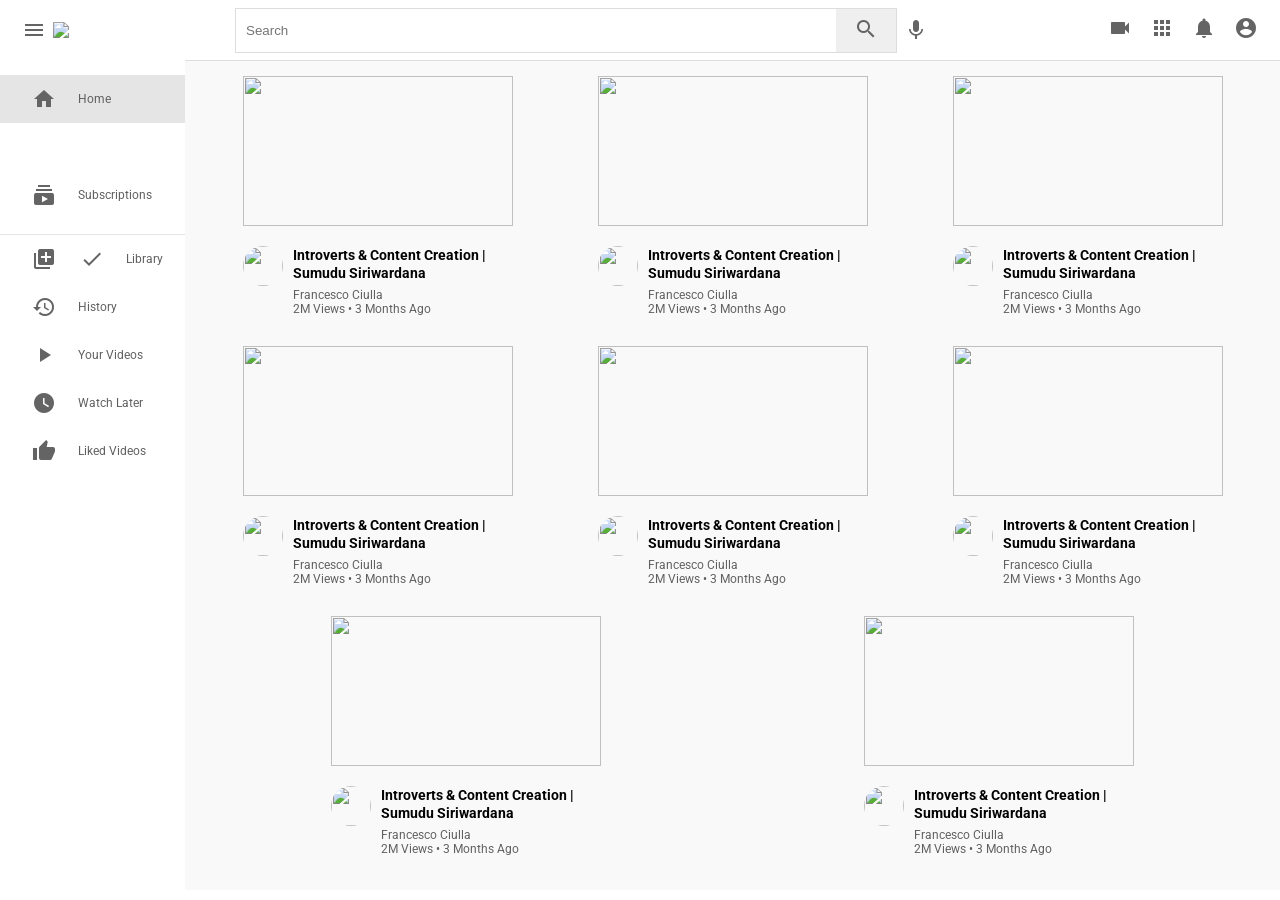
==== Final_Project/index.html @ 51818417 "add final project" ====
<!DOCTYPE html>
<html lang="en">
  <head>
    <meta charset="UTF-8" />
    <meta http-equiv="X-UA-Compatible" content="IE=edge" />
    <meta name="viewport" content="width=device-width, initial-scale=1.0" />
    <!-- Material Icons -->
    <link href="https://fonts.googleapis.com/icon?family=Material+Icons" rel="stylesheet" />
    <!-- CSS File -->
    <link rel="stylesheet" href="style.css" />
    <title>Youtube Clone with HTML & CSS</title>
  </head>
  <body>
      <header class="header">
        <div class="logo left">
            <i id="menu" class="material-icons">menu</i>
            <img src="https://www.freecodecamp.org/news/content/images/2022/01/yt-logo.png">
        </div>

        <div class="search center">
            <form action="">
              <input type="text" placeholder="Search" />
              <button><i class="material-icons">search</i></button>
            </form>
            <i class="material-icons mic">mic</i>
        </div>

        <div class="icons right">
            <i class="material-icons">videocam</i>
            <i class="material-icons">apps</i>
            <i class="material-icons">notifications</i>
            <i class="material-icons display-this">account_circle</i>
        </div>
      </header>
      <main>
          <div class="side-bar">
            <div class="nav">
                <a class="nav-link active">
                  <i class="material-icons">home</i>
                  <span>Home</span>
                </a>
                <a class="nav-link">
                    <i class="material-icons">local_fire_department</i>
                    <span>Trending</span>
                </a>
                <a class="nav-link">
                    <i class="material-icons">subscriptions</i>
                    <span>Subscriptions</span>
                </a>
            </div>
            <hr>
            <a class="nav-link">
                <i class="material-icons">library_add_check</i>
                <span>Library</span>
            </a>
            <a class="nav-link">
                <i class="material-icons">history</i>
                <span>History</span>
            </a>
            <a class="nav-link">
                <i class="material-icons">play_arrow</i>
                <span>Your Videos</span>
            </a>
            <a class="nav-link">
                <i class="material-icons">watch_later</i>
                <span>Watch Later</span>
            </a>
            <a class="nav-link">
                <i class="material-icons">thumb_up</i>
                <span>Liked Videos</span>
            </a>
          </div>
          <div class="content">
            <div class="videos">
                <!-- a video starts -->
                  <div class="video">
                     <div class="thumbnail">
                        <img src="https://img.youtube.com/vi/zUwB_imVjmg/maxresdefault.jpg" alt="" />
                      </div>
              
                        <div class="details">
                           <div class="author">
                              <img src="https://yt3.ggpht.com/bpzY-S4DYlbTeOpY5hIA7qz_hcbMkgvLAugtwKBGTTImNnWAGudX0y53bo_fJZ0auypxrWkUiw=s88-c-k-c0x00ffffff-no-rj" alt="" />
                           </div>
                           <div class="title">
                              <h3>
                                  Introverts & Content Creation | Sumudu Siriwardana
                               </h3>
                               <a href="">
                                      Francesco Ciulla
                                </a>
                                <span> 2M Views • 3 Months Ago </span>
                           </div>
                         </div>
              
                       </div>
                 <!-- a video Ends -->
                                 <!-- a video starts -->
                  <div class="video">
                     <div class="thumbnail">
                        <img src="https://img.youtube.com/vi/zUwB_imVjmg/maxresdefault.jpg" alt="" />
                      </div>
              
                        <div class="details">
                           <div class="author">
                              <img src="https://yt3.ggpht.com/bpzY-S4DYlbTeOpY5hIA7qz_hcbMkgvLAugtwKBGTTImNnWAGudX0y53bo_fJZ0auypxrWkUiw=s88-c-k-c0x00ffffff-no-rj" alt="" />
                           </div>
                           <div class="title">
                              <h3>
                                  Introverts & Content Creation | Sumudu Siriwardana
                               </h3>
                               <a href="">
                                      Francesco Ciulla
                                </a>
                                <span> 2M Views • 3 Months Ago </span>
                           </div>
                         </div>
              
                       </div>
                 <!-- a video Ends -->
                                 <!-- a video starts -->
                  <div class="video">
                     <div class="thumbnail">
                        <img src="https://img.youtube.com/vi/zUwB_imVjmg/maxresdefault.jpg" alt="" />
                      </div>
              
                        <div class="details">
                           <div class="author">
                              <img src="https://yt3.ggpht.com/bpzY-S4DYlbTeOpY5hIA7qz_hcbMkgvLAugtwKBGTTImNnWAGudX0y53bo_fJZ0auypxrWkUiw=s88-c-k-c0x00ffffff-no-rj" alt="" />
                           </div>
                           <div class="title">
                              <h3>
                                  Introverts & Content Creation | Sumudu Siriwardana
                               </h3>
                               <a href="">
                                      Francesco Ciulla
                                </a>
                                <span> 2M Views • 3 Months Ago </span>
                           </div>
                         </div>
              
                       </div>
                 <!-- a video Ends -->
                                 <!-- a video starts -->
                  <div class="video">
                     <div class="thumbnail">
                        <img src="https://img.youtube.com/vi/zUwB_imVjmg/maxresdefault.jpg" alt="" />
                      </div>
              
                        <div class="details">
                           <div class="author">
                              <img src="https://yt3.ggpht.com/bpzY-S4DYlbTeOpY5hIA7qz_hcbMkgvLAugtwKBGTTImNnWAGudX0y53bo_fJZ0auypxrWkUiw=s88-c-k-c0x00ffffff-no-rj" alt="" />
                           </div>
                           <div class="title">
                              <h3>
                                  Introverts & Content Creation | Sumudu Siriwardana
                               </h3>
                               <a href="">
                                      Francesco Ciulla
                                </a>
                                <span> 2M Views • 3 Months Ago </span>
                           </div>
                         </div>
              
                       </div>
                 <!-- a video Ends -->
                                 <!-- a video starts -->
                  <div class="video">
                     <div class="thumbnail">
                        <img src="https://img.youtube.com/vi/zUwB_imVjmg/maxresdefault.jpg" alt="" />
                      </div>
              
                        <div class="details">
                           <div class="author">
                              <img src="https://yt3.ggpht.com/bpzY-S4DYlbTeOpY5hIA7qz_hcbMkgvLAugtwKBGTTImNnWAGudX0y53bo_fJZ0auypxrWkUiw=s88-c-k-c0x00ffffff-no-rj" alt="" />
                           </div>
                           <div class="title">
                              <h3>
                                  Introverts & Content Creation | Sumudu Siriwardana
                               </h3>
                               <a href="">
                                      Francesco Ciulla
                                </a>
                                <span> 2M Views • 3 Months Ago </span>
                           </div>
                         </div>
              
                       </div>
                 <!-- a video Ends -->
                                 <!-- a video starts -->
                  <div class="video">
                     <div class="thumbnail">
                        <img src="https://img.youtube.com/vi/zUwB_imVjmg/maxresdefault.jpg" alt="" />
                      </div>
              
                        <div class="details">
                           <div class="author">
                              <img src="https://yt3.ggpht.com/bpzY-S4DYlbTeOpY5hIA7qz_hcbMkgvLAugtwKBGTTImNnWAGudX0y53bo_fJZ0auypxrWkUiw=s88-c-k-c0x00ffffff-no-rj" alt="" />
                           </div>
                           <div class="title">
                              <h3>
                                  Introverts & Content Creation | Sumudu Siriwardana
                               </h3>
                               <a href="">
                                      Francesco Ciulla
                                </a>
                                <span> 2M Views • 3 Months Ago </span>
                           </div>
                         </div>
              
                       </div>
                 <!-- a video Ends -->
                                 <!-- a video starts -->
                  <div class="video">
                     <div class="thumbnail">
                        <img src="https://img.youtube.com/vi/zUwB_imVjmg/maxresdefault.jpg" alt="" />
                      </div>
              
                        <div class="details">
                           <div class="author">
                              <img src="https://yt3.ggpht.com/bpzY-S4DYlbTeOpY5hIA7qz_hcbMkgvLAugtwKBGTTImNnWAGudX0y53bo_fJZ0auypxrWkUiw=s88-c-k-c0x00ffffff-no-rj" alt="" />
                           </div>
                           <div class="title">
                              <h3>
                                  Introverts & Content Creation | Sumudu Siriwardana
                               </h3>
                               <a href="">
                                      Francesco Ciulla
                                </a>
                                <span> 2M Views • 3 Months Ago </span>
                           </div>
                         </div>
              
                       </div>
                 <!-- a video Ends -->
                                 <!-- a video starts -->
                  <div class="video">
                     <div class="thumbnail">
                        <img src="https://img.youtube.com/vi/zUwB_imVjmg/maxresdefault.jpg" alt="" />
                      </div>
              
                        <div class="details">
                           <div class="author">
                              <img src="https://yt3.ggpht.com/bpzY-S4DYlbTeOpY5hIA7qz_hcbMkgvLAugtwKBGTTImNnWAGudX0y53bo_fJZ0auypxrWkUiw=s88-c-k-c0x00ffffff-no-rj" alt="" />
                           </div>
                           <div class="title">
                              <h3>
                                  Introverts & Content Creation | Sumudu Siriwardana
                               </h3>
                               <a href="">
                                      Francesco Ciulla
                                </a>
                                <span> 2M Views • 3 Months Ago </span>
                           </div>
                         </div>
              
                       </div>
                 <!-- a video Ends -->
               </div>
          </div>
      </main>
  <!-- Main Body Ends -->
</body>
</html>
---- Final_Project/style.css ----
@import url('https://fonts.googleapis.com/css2?family=Roboto:wght@300;400;700&display=swap');

* {
    margin: 0;
    padding: 0;
    box-sizing: border-box;
  }

  body {
    font-family: 'Roboto', sans-serif;
  }

  /* header section*/
.header {
    display: flex;
    justify-content: space-between;
    align-items: center;
    height: 60px;
    padding: 15px;
  }

  main {
    height: calc(100vh - 70px);
    display: flex;
    background-color: #f9f9f9;
  }

  /* Sidebar */ 
.side-bar {
    height: 100%;
    width: 17%;
    background-color: white;
    overflow-y: hidden;
} 

@media (max-width: 768px) {
    .side-bar {
      display: none;
    }
    .search {
        display: none;
      }
  }

  .left {
    display: flex;
    align-items: center;
   }
   
   .left #menu {
    padding: 0 7px;
    cursor: pointer;
   }

   .search {
    display: flex;
   }
   
   .search form {
    display: flex;
    border: 1px solid #ddd;
    height: 45px;
   }

   .search input {
    width: 600px;
    padding:10px;
    border: 0;
    height: 100%;
    border-radius: 2px 0 0 2px
  }
  
  input:focus {
    outline: none;
    border: 1px solid #ddd;
  }

  .search button {
    height: 100%;
    width: 60px;
    border: none;
  }
  
  .mic {
    margin-top: 10px;
  }

  .material-icons {
    color: rgb(100, 100, 100);
    padding: 0 7px;
    cursor: pointer;
  }

  .nav {
    width: 100%;
    display: flex;
    flex-direction: column;
    margin-bottom: 15px;
    margin-top: 15px;
  }
  
  .nav-link {
    display: flex;
    align-items: center;
    padding: 12px 25px;
  }
 
 .nav-link span {
    margin-left: 15px;
  }
 
 .nav-link:hover {
    background: #e5e5e5;
    cursor: pointer;
  }
 
 .active {
    background: #e5e5e5;
 }

 hr {
    height: 1px;
    background-color: #e5e5e5;
    border: none;
  }

  .content {
    background-color: #f9f9f9;
    width: 100%;
    height: 100%;
    padding: 15px 15px;
    border-top: 1px solid #ddd;
    overflow-y: scroll;
  }
  
  .videos {
    display: flex;
    flex-direction: row;
    justify-content: space-around;
    flex-wrap: wrap;
  }
  
  .video {
    width: 270px;
    margin-bottom: 30px;
  }

  .thumbnail {
    width: 100%;
    height: 170px;
  }
  
  .thumbnail img {
    object-fit: cover;
    height: 94%;
    width: 100%;
  }
  .author img {
    object-fit: cover;
    border-radius: 50%;
    height: 40px;
    width: 40px;
    margin-right: 10px;
  }

  .details {
    display: flex;
  }
  
  .title {
    display: flex;
    flex-direction: column;
  }
  
  .title h3 {
    color: rgb(3, 3, 3);
    line-height: 18px;
    font-size: 14px;
    margin-bottom: 6px;
  }
  
  .title a,
  span {
    text-decoration: none;
    color: rgb(96, 96, 96);
    font-size: 12px;
  }

  @media (max-width: 900px) {
    .search input {
      width: 25rem;
    }
  }
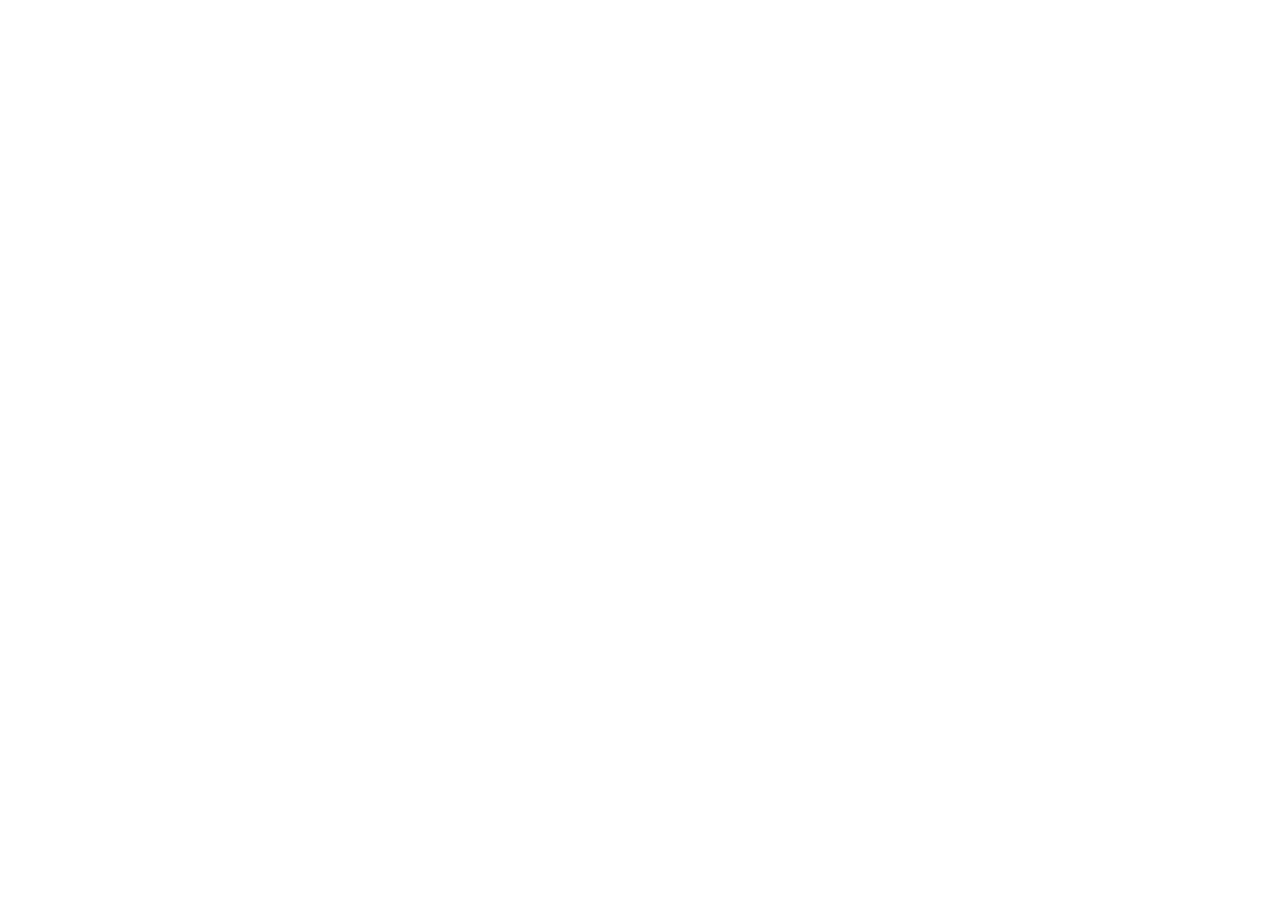
==== commit e60a39c5: "all exercises CSS are ready" ====
--- a/Final_Project/index.html
+++ b/Final_Project/index.html
@@ -1,264 +1,13 @@
 <!DOCTYPE html>
 <html lang="en">
-  <head>
-    <meta charset="UTF-8" />
-    <meta http-equiv="X-UA-Compatible" content="IE=edge" />
-    <meta name="viewport" content="width=device-width, initial-scale=1.0" />
-    <!-- Material Icons -->
-    <link href="https://fonts.googleapis.com/icon?family=Material+Icons" rel="stylesheet" />
-    <!-- CSS File -->
-    <link rel="stylesheet" href="style.css" />
-    <title>Youtube Clone with HTML & CSS</title>
-  </head>
-  <body>
-      <header class="header">
-        <div class="logo left">
-            <i id="menu" class="material-icons">menu</i>
-            <img src="https://www.freecodecamp.org/news/content/images/2022/01/yt-logo.png">
-        </div>
-
-        <div class="search center">
-            <form action="">
-              <input type="text" placeholder="Search" />
-              <button><i class="material-icons">search</i></button>
-            </form>
-            <i class="material-icons mic">mic</i>
-        </div>
-
-        <div class="icons right">
-            <i class="material-icons">videocam</i>
-            <i class="material-icons">apps</i>
-            <i class="material-icons">notifications</i>
-            <i class="material-icons display-this">account_circle</i>
-        </div>
-      </header>
-      <main>
-          <div class="side-bar">
-            <div class="nav">
-                <a class="nav-link active">
-                  <i class="material-icons">home</i>
-                  <span>Home</span>
-                </a>
-                <a class="nav-link">
-                    <i class="material-icons">local_fire_department</i>
-                    <span>Trending</span>
-                </a>
-                <a class="nav-link">
-                    <i class="material-icons">subscriptions</i>
-                    <span>Subscriptions</span>
-                </a>
-            </div>
-            <hr>
-            <a class="nav-link">
-                <i class="material-icons">library_add_check</i>
-                <span>Library</span>
-            </a>
-            <a class="nav-link">
-                <i class="material-icons">history</i>
-                <span>History</span>
-            </a>
-            <a class="nav-link">
-                <i class="material-icons">play_arrow</i>
-                <span>Your Videos</span>
-            </a>
-            <a class="nav-link">
-                <i class="material-icons">watch_later</i>
-                <span>Watch Later</span>
-            </a>
-            <a class="nav-link">
-                <i class="material-icons">thumb_up</i>
-                <span>Liked Videos</span>
-            </a>
-          </div>
-          <div class="content">
-            <div class="videos">
-                <!-- a video starts -->
-                  <div class="video">
-                     <div class="thumbnail">
-                        <img src="https://img.youtube.com/vi/zUwB_imVjmg/maxresdefault.jpg" alt="" />
-                      </div>
-              
-                        <div class="details">
-                           <div class="author">
-                              <img src="https://yt3.ggpht.com/bpzY-S4DYlbTeOpY5hIA7qz_hcbMkgvLAugtwKBGTTImNnWAGudX0y53bo_fJZ0auypxrWkUiw=s88-c-k-c0x00ffffff-no-rj" alt="" />
-                           </div>
-                           <div class="title">
-                              <h3>
-                                  Introverts & Content Creation | Sumudu Siriwardana
-                               </h3>
-                               <a href="">
-                                      Francesco Ciulla
-                                </a>
-                                <span> 2M Views • 3 Months Ago </span>
-                           </div>
-                         </div>
-              
-                       </div>
-                 <!-- a video Ends -->
-                                 <!-- a video starts -->
-                  <div class="video">
-                     <div class="thumbnail">
-                        <img src="https://img.youtube.com/vi/zUwB_imVjmg/maxresdefault.jpg" alt="" />
-                      </div>
-              
-                        <div class="details">
-                           <div class="author">
-                              <img src="https://yt3.ggpht.com/bpzY-S4DYlbTeOpY5hIA7qz_hcbMkgvLAugtwKBGTTImNnWAGudX0y53bo_fJZ0auypxrWkUiw=s88-c-k-c0x00ffffff-no-rj" alt="" />
-                           </div>
-                           <div class="title">
-                              <h3>
-                                  Introverts & Content Creation | Sumudu Siriwardana
-                               </h3>
-                               <a href="">
-                                      Francesco Ciulla
-                                </a>
-                                <span> 2M Views • 3 Months Ago </span>
-                           </div>
-                         </div>
-              
-                       </div>
-                 <!-- a video Ends -->
-                                 <!-- a video starts -->
-                  <div class="video">
-                     <div class="thumbnail">
-                        <img src="https://img.youtube.com/vi/zUwB_imVjmg/maxresdefault.jpg" alt="" />
-                      </div>
-              
-                        <div class="details">
-                           <div class="author">
-                              <img src="https://yt3.ggpht.com/bpzY-S4DYlbTeOpY5hIA7qz_hcbMkgvLAugtwKBGTTImNnWAGudX0y53bo_fJZ0auypxrWkUiw=s88-c-k-c0x00ffffff-no-rj" alt="" />
-                           </div>
-                           <div class="title">
-                              <h3>
-                                  Introverts & Content Creation | Sumudu Siriwardana
-                               </h3>
-                               <a href="">
-                                      Francesco Ciulla
-                                </a>
-                                <span> 2M Views • 3 Months Ago </span>
-                           </div>
-                         </div>
-              
-                       </div>
-                 <!-- a video Ends -->
-                                 <!-- a video starts -->
-                  <div class="video">
-                     <div class="thumbnail">
-                        <img src="https://img.youtube.com/vi/zUwB_imVjmg/maxresdefault.jpg" alt="" />
-                      </div>
-              
-                        <div class="details">
-                           <div class="author">
-                              <img src="https://yt3.ggpht.com/bpzY-S4DYlbTeOpY5hIA7qz_hcbMkgvLAugtwKBGTTImNnWAGudX0y53bo_fJZ0auypxrWkUiw=s88-c-k-c0x00ffffff-no-rj" alt="" />
-                           </div>
-                           <div class="title">
-                              <h3>
-                                  Introverts & Content Creation | Sumudu Siriwardana
-                               </h3>
-                               <a href="">
-                                      Francesco Ciulla
-                                </a>
-                                <span> 2M Views • 3 Months Ago </span>
-                           </div>
-                         </div>
-              
-                       </div>
-                 <!-- a video Ends -->
-                                 <!-- a video starts -->
-                  <div class="video">
-                     <div class="thumbnail">
-                        <img src="https://img.youtube.com/vi/zUwB_imVjmg/maxresdefault.jpg" alt="" />
-                      </div>
-              
-                        <div class="details">
-                           <div class="author">
-                              <img src="https://yt3.ggpht.com/bpzY-S4DYlbTeOpY5hIA7qz_hcbMkgvLAugtwKBGTTImNnWAGudX0y53bo_fJZ0auypxrWkUiw=s88-c-k-c0x00ffffff-no-rj" alt="" />
-                           </div>
-                           <div class="title">
-                              <h3>
-                                  Introverts & Content Creation | Sumudu Siriwardana
-                               </h3>
-                               <a href="">
-                                      Francesco Ciulla
-                                </a>
-                                <span> 2M Views • 3 Months Ago </span>
-                           </div>
-                         </div>
-              
-                       </div>
-                 <!-- a video Ends -->
-                                 <!-- a video starts -->
-                  <div class="video">
-                     <div class="thumbnail">
-                        <img src="https://img.youtube.com/vi/zUwB_imVjmg/maxresdefault.jpg" alt="" />
-                      </div>
-              
-                        <div class="details">
-                           <div class="author">
-                              <img src="https://yt3.ggpht.com/bpzY-S4DYlbTeOpY5hIA7qz_hcbMkgvLAugtwKBGTTImNnWAGudX0y53bo_fJZ0auypxrWkUiw=s88-c-k-c0x00ffffff-no-rj" alt="" />
-                           </div>
-                           <div class="title">
-                              <h3>
-                                  Introverts & Content Creation | Sumudu Siriwardana
-                               </h3>
-                               <a href="">
-                                      Francesco Ciulla
-                                </a>
-                                <span> 2M Views • 3 Months Ago </span>
-                           </div>
-                         </div>
-              
-                       </div>
-                 <!-- a video Ends -->
-                                 <!-- a video starts -->
-                  <div class="video">
-                     <div class="thumbnail">
-                        <img src="https://img.youtube.com/vi/zUwB_imVjmg/maxresdefault.jpg" alt="" />
-                      </div>
-              
-                        <div class="details">
-                           <div class="author">
-                              <img src="https://yt3.ggpht.com/bpzY-S4DYlbTeOpY5hIA7qz_hcbMkgvLAugtwKBGTTImNnWAGudX0y53bo_fJZ0auypxrWkUiw=s88-c-k-c0x00ffffff-no-rj" alt="" />
-                           </div>
-                           <div class="title">
-                              <h3>
-                                  Introverts & Content Creation | Sumudu Siriwardana
-                               </h3>
-                               <a href="">
-                                      Francesco Ciulla
-                                </a>
-                                <span> 2M Views • 3 Months Ago </span>
-                           </div>
-                         </div>
-              
-                       </div>
-                 <!-- a video Ends -->
-                                 <!-- a video starts -->
-                  <div class="video">
-                     <div class="thumbnail">
-                        <img src="https://img.youtube.com/vi/zUwB_imVjmg/maxresdefault.jpg" alt="" />
-                      </div>
-              
-                        <div class="details">
-                           <div class="author">
-                              <img src="https://yt3.ggpht.com/bpzY-S4DYlbTeOpY5hIA7qz_hcbMkgvLAugtwKBGTTImNnWAGudX0y53bo_fJZ0auypxrWkUiw=s88-c-k-c0x00ffffff-no-rj" alt="" />
-                           </div>
-                           <div class="title">
-                              <h3>
-                                  Introverts & Content Creation | Sumudu Siriwardana
-                               </h3>
-                               <a href="">
-                                      Francesco Ciulla
-                                </a>
-                                <span> 2M Views • 3 Months Ago </span>
-                           </div>
-                         </div>
-              
-                       </div>
-                 <!-- a video Ends -->
-               </div>
-          </div>
-      </main>
-  <!-- Main Body Ends -->
+<head>
+    <meta charset="UTF-8">
+    <meta http-equiv="X-UA-Compatible" content="IE=edge">
+    <meta name="viewport" content="width=device-width, initial-scale=1.0">
+    <link rel="stylesheet" href="style.css">
+    <title>Document</title>
+</head>
+<body>
+    
 </body>
 </html>
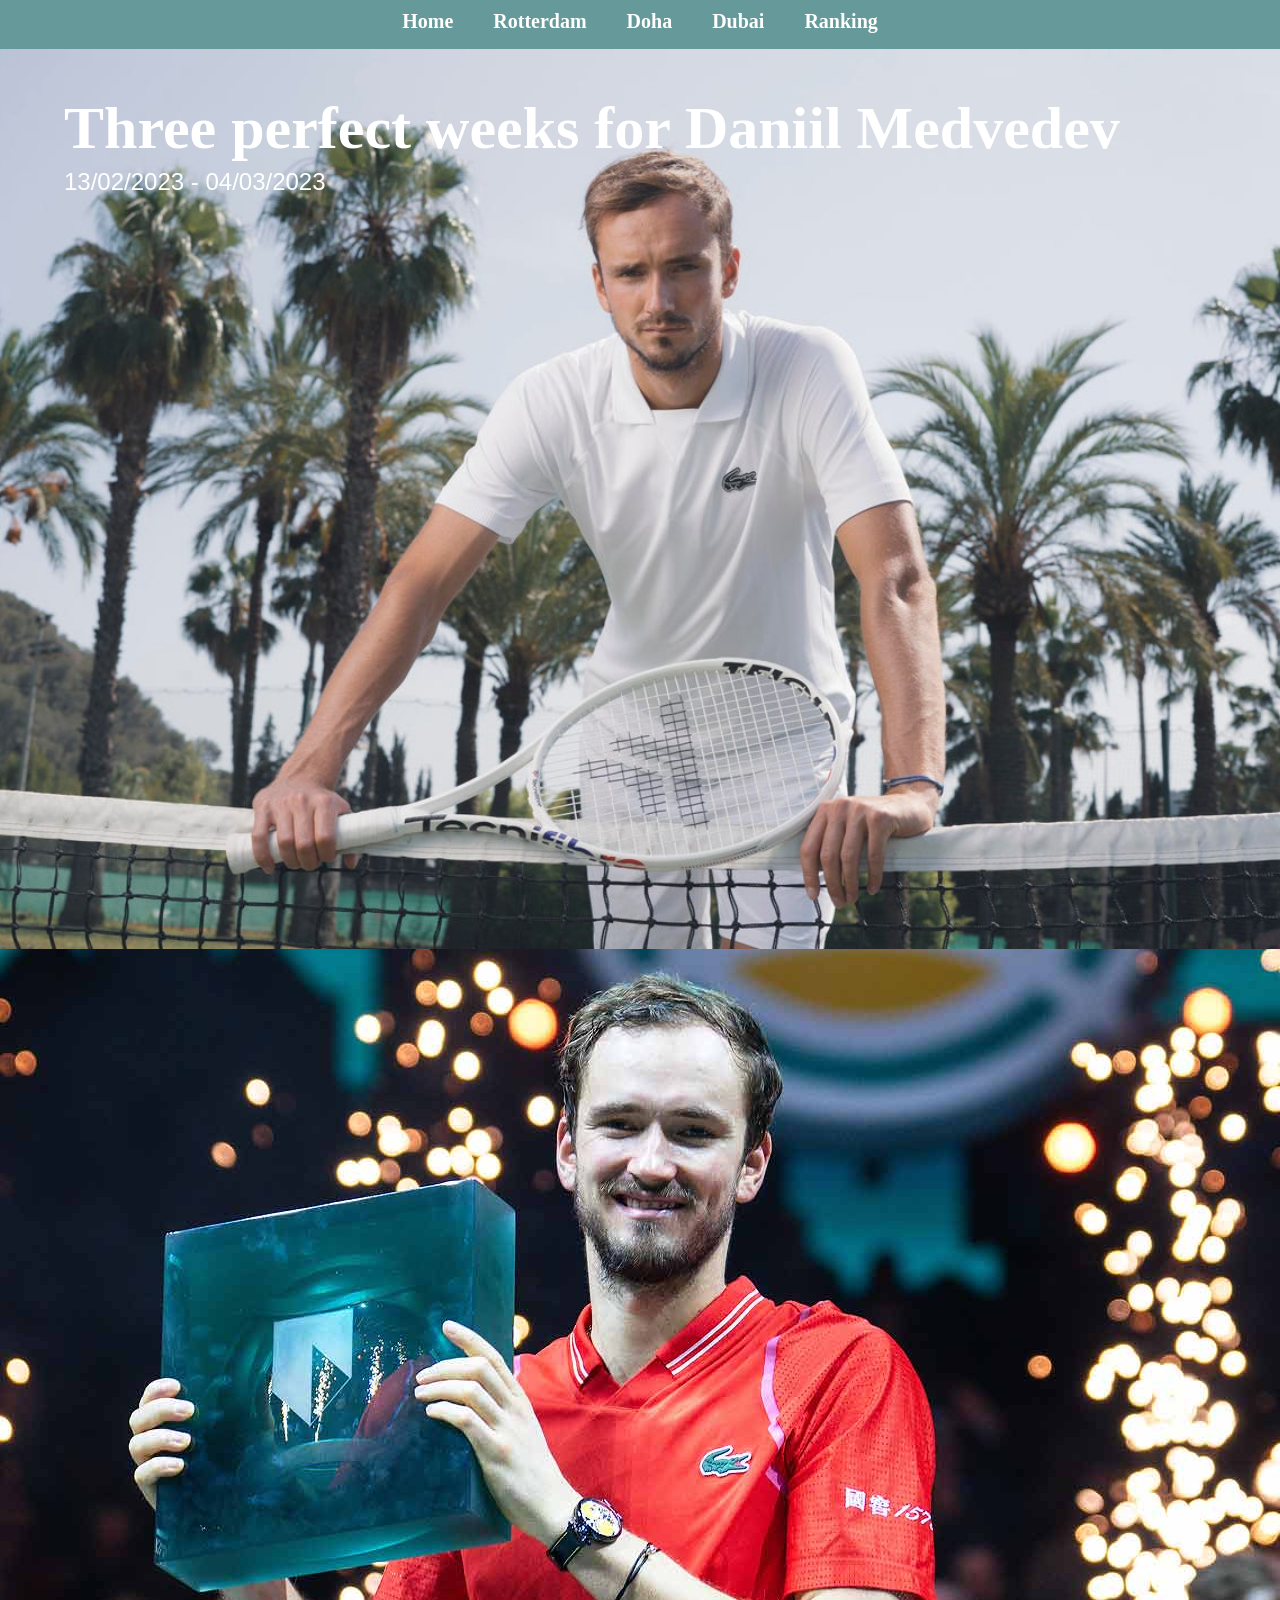
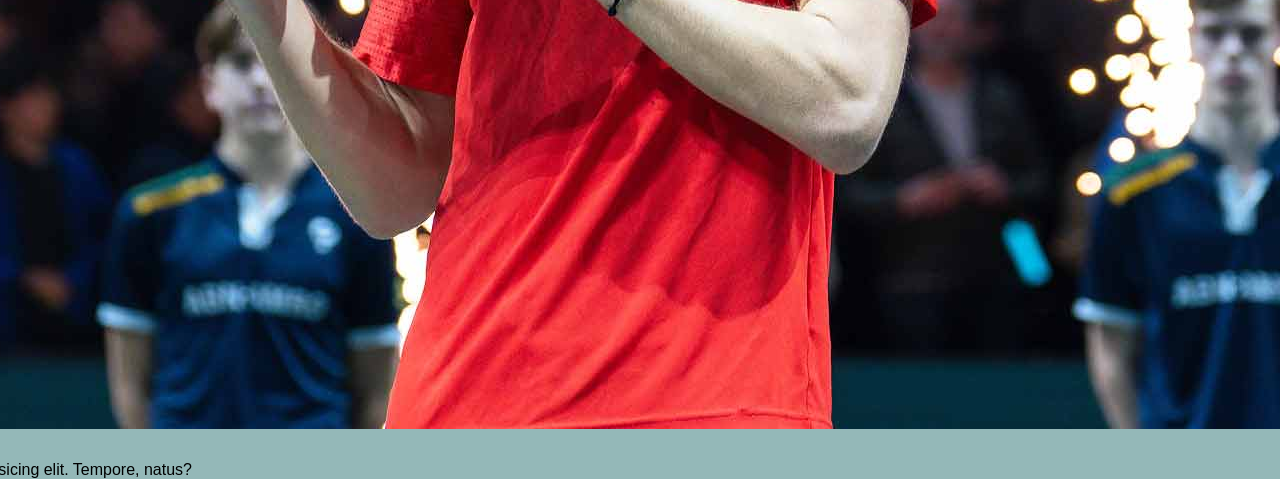
==== commit 17a8f422: "Final project First steps" ====
--- a/Final_Project/index.html
+++ b/Final_Project/index.html
@@ -5,9 +5,41 @@
     <meta http-equiv="X-UA-Compatible" content="IE=edge">
     <meta name="viewport" content="width=device-width, initial-scale=1.0">
     <link rel="stylesheet" href="style.css">
-    <title>Document</title>
+    <title>3_perfect_weeks_for_Daniil</title>
 </head>
 <body>
-    
+    <!--Beginning of the visual content of the document -->
+	<!-- here the navigation bar -->
+    <header>
+        <nav class="navigation">
+            <a href="#home" class="links">Home</a>
+            <a href="#rotterdam" class="links">Rotterdam</a>
+            <a href="#doha" class="links">Doha</a>
+            <a href="#dubai" class="links">Dubai</a>
+            <a href="#ranking" class="links">Ranking</a>
+        </nav>
+    </header>
+
+    <!-- main information -->  
+    <main id="home">  
+        <!-- Hero image -->
+        <section class="img-div">
+            <div class="text">
+                <h1 class="title">Three perfect weeks for Daniil Medvedev</h1>
+                <p class="img-caption">13/02/2023 - 04/03/2023</p>
+            </div>
+        </section>
+
+        <!-- First week at the Rotterdam -->
+        <section id="rotterdam">
+            <div class="rotterdam_info">
+                <img src="rotterdam.jpeg" alt="">
+                <h2>Rotterdam 2023</h2>
+                <p>Lorem ipsum dolor sit amet consectetur adipisicing elit. Tempore, natus?</p>
+            </div>
+        </section>
+
+
+    </main>
 </body>
 </html>
--- a/Final_Project/style.css
+++ b/Final_Project/style.css
@@ -1,193 +1,92 @@
-@import url('https://fonts.googleapis.com/css2?family=Roboto:wght@300;400;700&display=swap');
-
 * {
-    margin: 0;
-    padding: 0;
+    margin: 0px;
+    padding: 0px;
     box-sizing: border-box;
   }
 
   body {
-    font-family: 'Roboto', sans-serif;
-  }
+	font-family: "Exo", sans-serif;
+	background-color: #94b8b8;
+	overflow-x: hidden;
+}
 
-  /* header section*/
-.header {
-    display: flex;
-    justify-content: space-between;
-    align-items: center;
-    height: 60px;
-    padding: 15px;
-  }
+/*style header-----------------------------*/
+header {
+	position: fixed;
+	top: 0;
+	width: 100%;
+	height: 49px;
+	z-index: 1;
+	background-color: #669999;
+	display: flex;
+	justify-content: center;
+	align-items: center;
+}
 
-  main {
-    height: calc(100vh - 70px);
-    display: flex;
-    background-color: #f9f9f9;
-  }
+.navigation {
+	display: flex;
+	justify-content: center;
+	align-items: center;
+	width: 100%;
+	height: 100%;
+	max-width: 1430px;
+}
 
-  /* Sidebar */ 
-.side-bar {
-    height: 100%;
-    width: 17%;
-    background-color: white;
-    overflow-y: hidden;
-} 
+.navigation a {
+	text-decoration: none;
+	font-family: "Kaushan Script", cursive;
+	color: #fff;
+	padding: 10px 20px;
+	font-size: 20px;
+	font-weight: bold;
+	height: 100%;
+}
 
-@media (max-width: 768px) {
-    .side-bar {
-      display: none;
-    }
-    .search {
-        display: none;
-      }
-  }
+.navigation a:hover {
+	color: #444444;
+	background-color: #fff;
+}
 
-  .left {
-    display: flex;
-    align-items: center;
-   }
-   
-   .left #menu {
-    padding: 0 7px;
-    cursor: pointer;
-   }
+.overlay-content {
+	display: none;
+}
 
-   .search {
-    display: flex;
-   }
-   
-   .search form {
-    display: flex;
-    border: 1px solid #ddd;
-    height: 45px;
-   }
+/*style main---------------------------------*/
+main {
+	display: flex;
+	flex-direction: column;
+	justify-content: center;
+	align-items: center;
+	position: relative;
+	top: 49px;
+}
 
-   .search input {
-    width: 600px;
-    padding:10px;
-    border: 0;
-    height: 100%;
-    border-radius: 2px 0 0 2px
-  }
-  
-  input:focus {
-    outline: none;
-    border: 1px solid #ddd;
-  }
+.img-div {
+	background-image: url(medvedev.jpeg);
+	width: 100%;
+	height: 100vh;
+	background-position: center;
+	background-repeat: no-repeat;
+	background-size: cover;
+	position: relative;
+}
 
-  .search button {
-    height: 100%;
-    width: 60px;
-    border: none;
-  }
-  
-  .mic {
-    margin-top: 10px;
-  }
+.text {
+	position: absolute;
+	top: 5vh;
+	left: 5vw;
+	/* transform: translate(-85%, -150%); */
+	color: #ffffff;
+}
 
-  .material-icons {
-    color: rgb(100, 100, 100);
-    padding: 0 7px;
-    cursor: pointer;
-  }
+.title {
+	/* font-size: 60px; */
+	font-size: 60px;
+	font-family: "Kaushan Script", cursive;
+	margin-bottom: 0px;
+}
 
-  .nav {
-    width: 100%;
-    display: flex;
-    flex-direction: column;
-    margin-bottom: 15px;
-    margin-top: 15px;
-  }
-  
-  .nav-link {
-    display: flex;
-    align-items: center;
-    padding: 12px 25px;
-  }
- 
- .nav-link span {
-    margin-left: 15px;
-  }
- 
- .nav-link:hover {
-    background: #e5e5e5;
-    cursor: pointer;
-  }
- 
- .active {
-    background: #e5e5e5;
- }
-
- hr {
-    height: 1px;
-    background-color: #e5e5e5;
-    border: none;
-  }
-
-  .content {
-    background-color: #f9f9f9;
-    width: 100%;
-    height: 100%;
-    padding: 15px 15px;
-    border-top: 1px solid #ddd;
-    overflow-y: scroll;
-  }
-  
-  .videos {
-    display: flex;
-    flex-direction: row;
-    justify-content: space-around;
-    flex-wrap: wrap;
-  }
-  
-  .video {
-    width: 270px;
-    margin-bottom: 30px;
-  }
-
-  .thumbnail {
-    width: 100%;
-    height: 170px;
-  }
-  
-  .thumbnail img {
-    object-fit: cover;
-    height: 94%;
-    width: 100%;
-  }
-  .author img {
-    object-fit: cover;
-    border-radius: 50%;
-    height: 40px;
-    width: 40px;
-    margin-right: 10px;
-  }
-
-  .details {
-    display: flex;
-  }
-  
-  .title {
-    display: flex;
-    flex-direction: column;
-  }
-  
-  .title h3 {
-    color: rgb(3, 3, 3);
-    line-height: 18px;
-    font-size: 14px;
-    margin-bottom: 6px;
-  }
-  
-  .title a,
-  span {
-    text-decoration: none;
-    color: rgb(96, 96, 96);
-    font-size: 12px;
-  }
-
-  @media (max-width: 900px) {
-    .search input {
-      width: 25rem;
-    }
-  }+.img-caption {
+	font-size: 24px;
+	margin-top: 5px;
+}
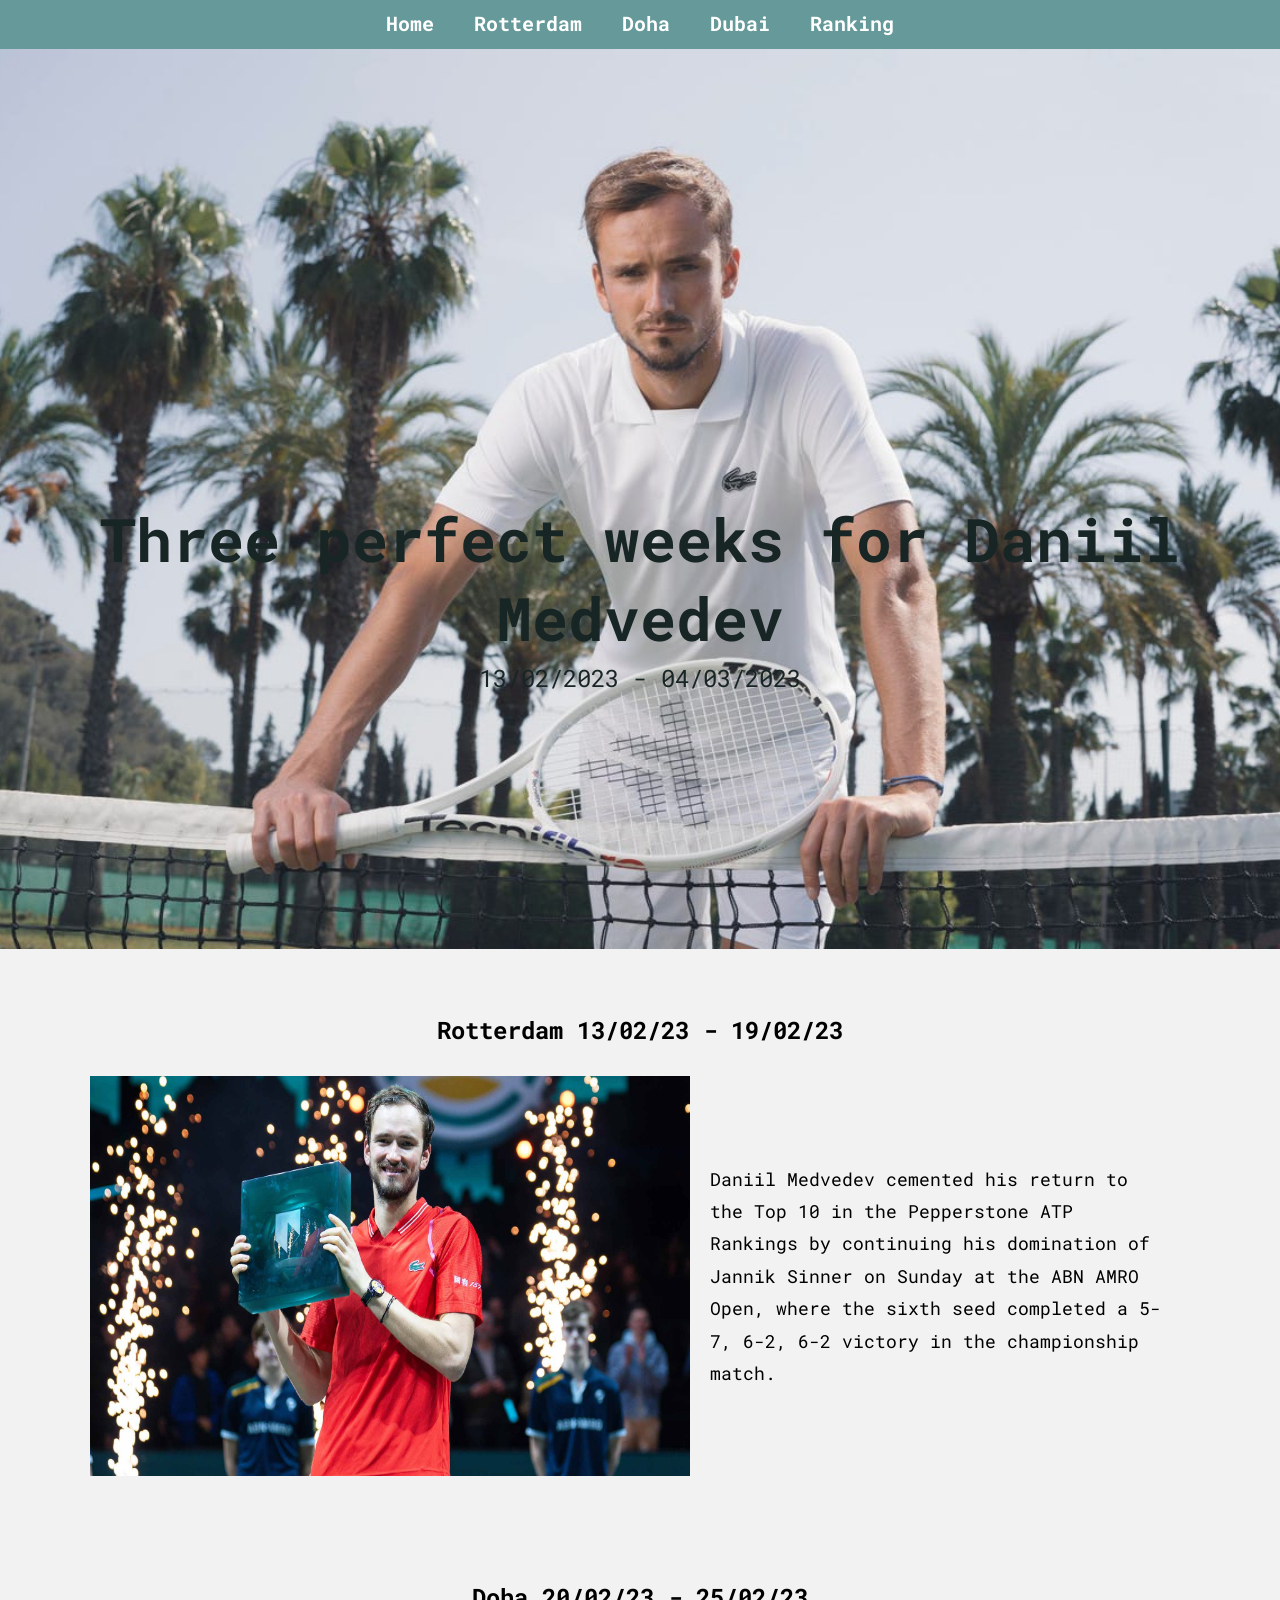
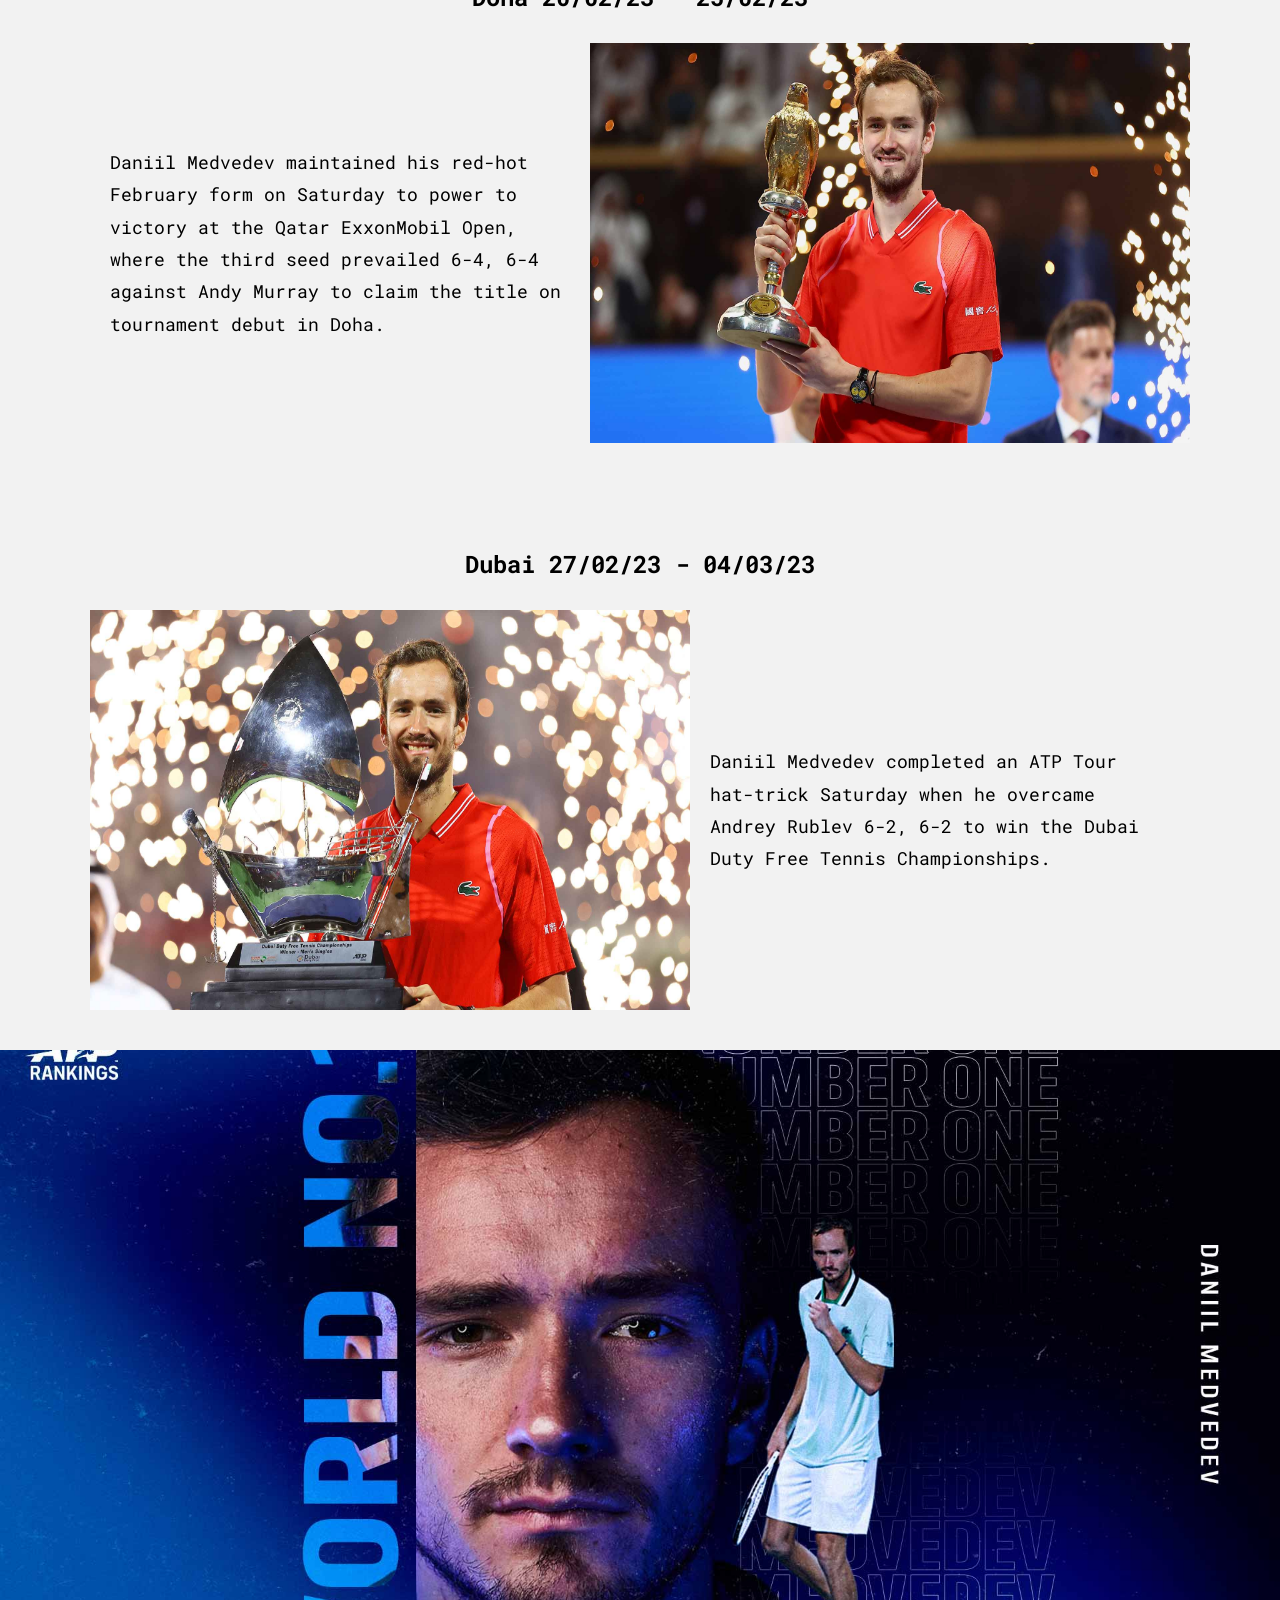
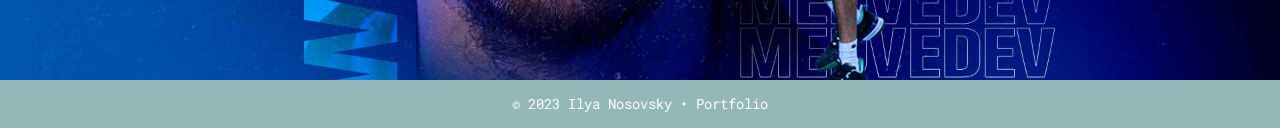
==== commit a7883c01: "finished final project" ====
--- a/Final_Project/index.html
+++ b/Final_Project/index.html
@@ -4,6 +4,9 @@
     <meta charset="UTF-8">
     <meta http-equiv="X-UA-Compatible" content="IE=edge">
     <meta name="viewport" content="width=device-width, initial-scale=1.0">
+    <link rel="preconnect" href="https://fonts.googleapis.com">
+    <link rel="preconnect" href="https://fonts.gstatic.com" crossorigin>
+    <link href="https://fonts.googleapis.com/css2?family=Roboto+Mono:wght@400;600;700&display=swap" rel="stylesheet">
     <link rel="stylesheet" href="style.css">
     <title>3_perfect_weeks_for_Daniil</title>
 </head>
@@ -32,13 +35,45 @@
 
         <!-- First week at the Rotterdam -->
         <section id="rotterdam">
+            <h2>Rotterdam 13/02/23 - 19/02/23</h2>
             <div class="rotterdam_info">
                 <img src="rotterdam.jpeg" alt="">
-                <h2>Rotterdam 2023</h2>
-                <p>Lorem ipsum dolor sit amet consectetur adipisicing elit. Tempore, natus?</p>
+                <p>Daniil Medvedev cemented his return to the Top 10 in the Pepperstone ATP Rankings by continuing his domination of Jannik Sinner on Sunday at the ABN AMRO Open, where the sixth seed completed a 5-7, 6-2, 6-2 victory in the championship match.</p>
             </div>
         </section>
 
+        <!-- Second week at the Doha -->
+        <section id="doha">
+            <h2>Doha 20/02/23 - 25/02/23</h2>
+            <div class="doha_info">
+                <img src="doha.jpeg" alt="">
+                <p>Daniil Medvedev maintained his red-hot February form on Saturday to power to victory at the Qatar ExxonMobil Open, where the third seed prevailed 6-4, 6-4 against Andy Murray to claim the title on tournament debut in Doha.</p>
+            </div>
+        </section>
+
+        <!-- Third week at the Dubai -->
+        <section id="dubai">
+            <h2>Dubai 27/02/23 - 04/03/23</h2>
+            <div class="dubai_info">
+                <img src="dubai.jpeg" alt="">
+                <p>Daniil Medvedev completed an ATP Tour hat-trick Saturday when he overcame Andrey Rublev 6-2, 6-2 to win the Dubai Duty Free Tennis Championships.</p>
+            </div>
+        </section>
+
+        <!-- Ranking info -->
+        <section id="ranking" class="img-rank">
+            <div class="ranking_info">
+                
+            </div>
+        </section>
+
+        <!-- Footer -->
+        <footer>
+			<p>
+				&copy; 2023 Ilya Nosovsky &bull;
+				<a href="https://github.com/ilyanosovsky" target="_blank">Portfolio</a>
+			</p>
+		</footer>
 
     </main>
 </body>
--- a/Final_Project/style.css
+++ b/Final_Project/style.css
@@ -5,7 +5,7 @@
   }
 
   body {
-	font-family: "Exo", sans-serif;
+	font-family: 'Roboto Mono', monospace;
 	background-color: #94b8b8;
 	overflow-x: hidden;
 }
@@ -34,7 +34,7 @@
 
 .navigation a {
 	text-decoration: none;
-	font-family: "Kaushan Script", cursive;
+	font-family: 'Roboto Mono', monospace;
 	color: #fff;
 	padding: 10px 20px;
 	font-size: 20px;
@@ -72,21 +72,179 @@
 }
 
 .text {
-	position: absolute;
-	top: 5vh;
-	left: 5vw;
-	/* transform: translate(-85%, -150%); */
-	color: #ffffff;
+    margin-top: 450px;
+    text-align: center;
+	color: #182525;
 }
 
 .title {
 	/* font-size: 60px; */
 	font-size: 60px;
-	font-family: "Kaushan Script", cursive;
+	font-family: 'Roboto Mono', monospace;
 	margin-bottom: 0px;
 }
 
 .img-caption {
 	font-size: 24px;
 	margin-top: 5px;
-}+}
+
+h2 {
+	text-align: center;
+	margin-bottom: 30px;
+}
+
+/* Rotterdam section ----------------*/
+
+#rotterdam {
+	display: flex;
+	flex-direction: column;
+	padding-top: 65px;
+	background-color: #f2f2f2;
+	width: 100%;
+}
+
+.rotterdam_info {
+	display: flex;
+	flex-direction: row;
+	justify-content: center;
+	align-items: center;
+	padding: 0 90px 40px 90px;
+}
+
+.rotterdam_info img {
+	width: 600px;
+	height: 400px;
+	
+}
+
+.rotterdam_info p {
+	width: 800px;
+	line-height: 1.8;
+	padding: 20px;
+	font-size: 18px;
+}
+
+/* Doha section------------------- */
+
+#doha {
+	display: flex;
+	flex-direction: column;
+	padding-top: 65px;
+	background-color: #f2f2f2;
+	width: 100%;
+}
+
+.doha_info {
+	display: flex;
+	flex-direction: row-reverse;
+	justify-content: center;
+	align-items: center;
+	padding: 0 90px 40px 90px;
+}
+
+.doha_info img {
+	width: 600px;
+	height: 400px;
+	
+}
+
+.doha_info p {
+	width: 800px;
+	line-height: 1.8;
+	padding: 20px;
+	font-size: 18px;
+}
+
+/* Dubai section------------------- */
+
+#dubai {
+	display: flex;
+	flex-direction: column;
+	padding-top: 65px;
+	background-color: #f2f2f2;
+	width: 100%;
+}
+
+.dubai_info {
+	display: flex;
+	flex-direction: row;
+	justify-content: center;
+	align-items: center;
+	padding: 0 90px 40px 90px;
+}
+
+.dubai_info img {
+	width: 600px;
+	height: 400px;
+	
+}
+
+.dubai_info p {
+	width: 800px;
+	line-height: 1.8;
+	padding: 20px;
+	font-size: 18px;
+}
+
+/* Ranking section -------------------------- */
+
+.img-rank {
+	background-image: url(ranking.jpeg);
+	width: 100%;
+	height: 70vh;
+	background-position: center;
+	background-repeat: no-repeat;
+	background-size: cover;
+	position: relative;
+}
+
+/* Footer ------------------------------------- */
+
+footer {
+	display: flex;
+	flex-direction: column;
+	justify-content: center;
+	align-items: center;
+	position: relative;
+	top: 14px;
+    padding-bottom: 15px;
+	color: #ffffff;
+	font-size: 14px;
+}
+
+footer a {
+	text-decoration: none;
+	color: #fff;
+}
+
+footer a:hover {
+	color: #444444;
+}
+
+/* media queries for tablets with screens 768px-----------*/
+
+@media screen and (max-width: 790px) {
+	.navigation a {
+		padding: 10px 12px;
+		font-size: 18px;
+	}
+
+	.rotterdam_info, .doha_info, .dubai_info {
+		flex-direction: column;
+		padding: 50px 40px;
+	}
+
+	.rotterdam_info p {
+		width: 90%;
+	}
+
+    .doha_info p {
+		width: 90%;
+	}
+
+    .dubai_info p {
+		width: 90%;
+	}
+}
+
